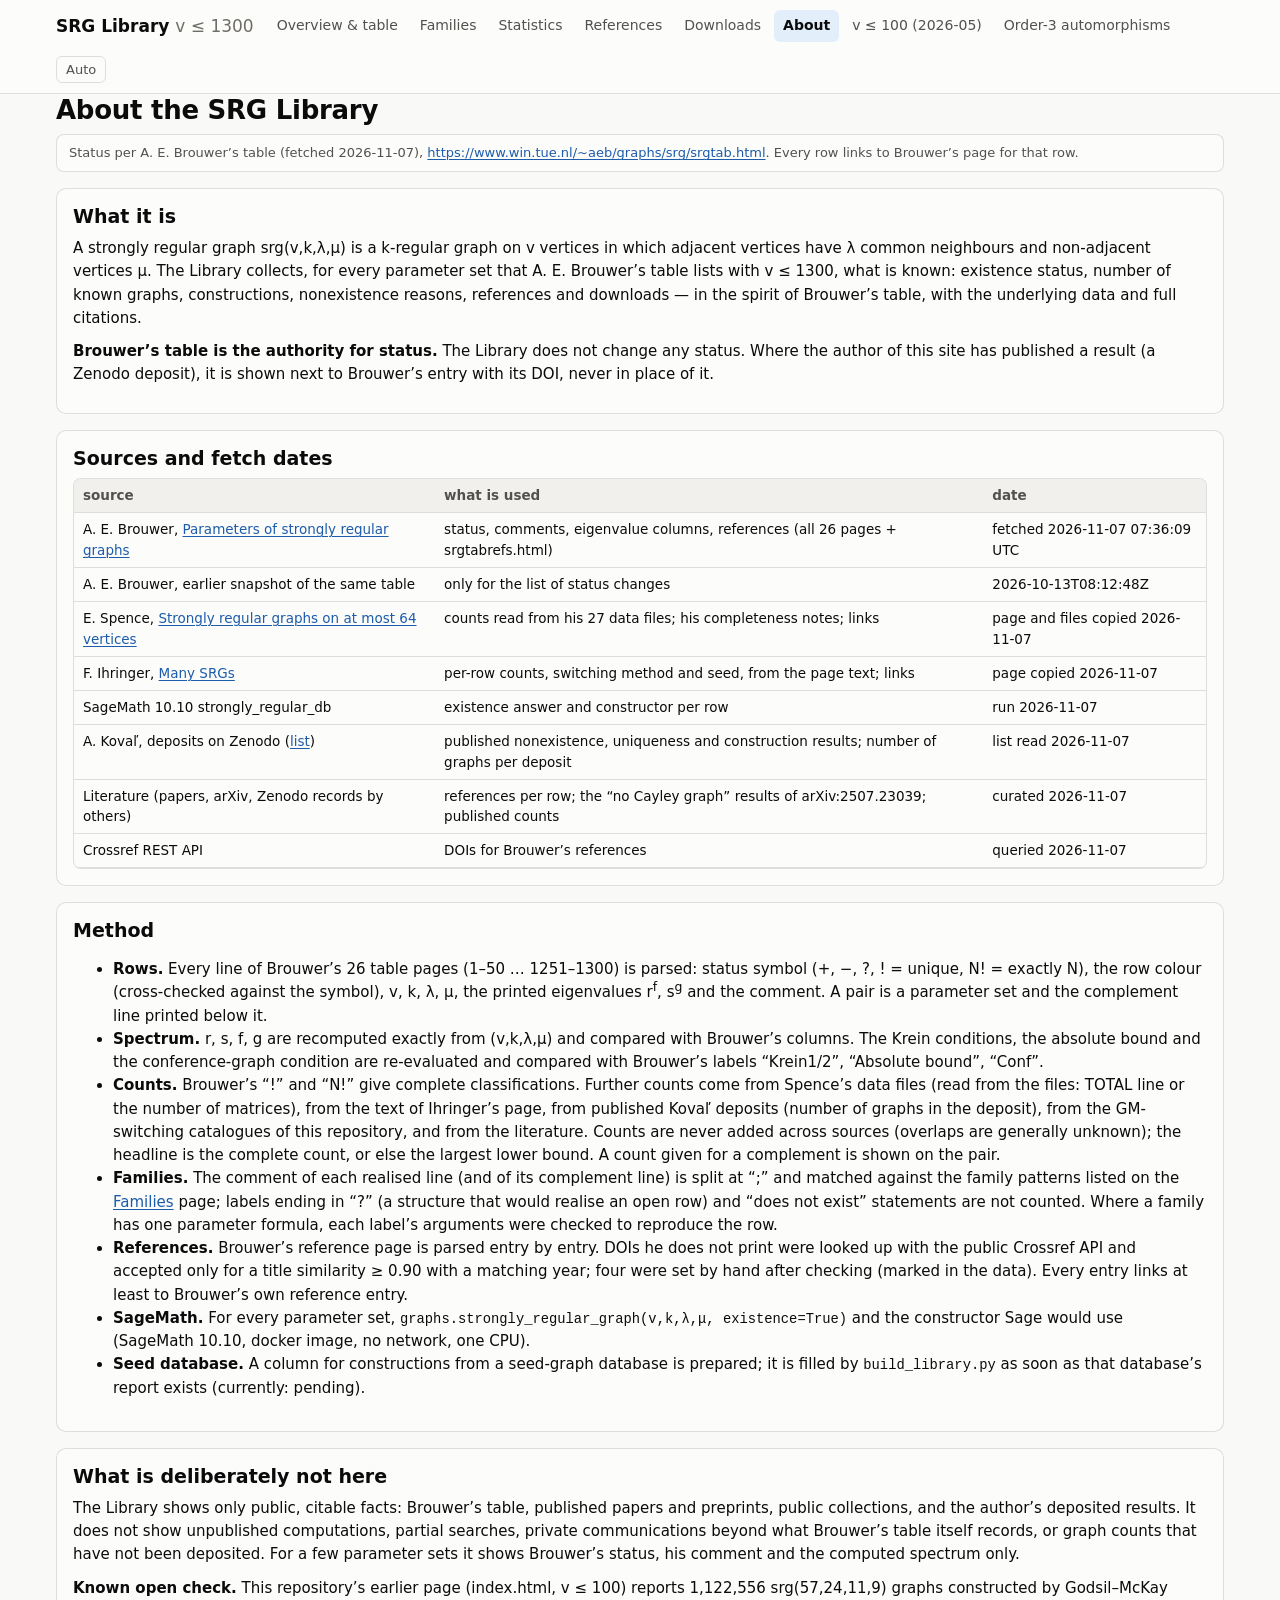
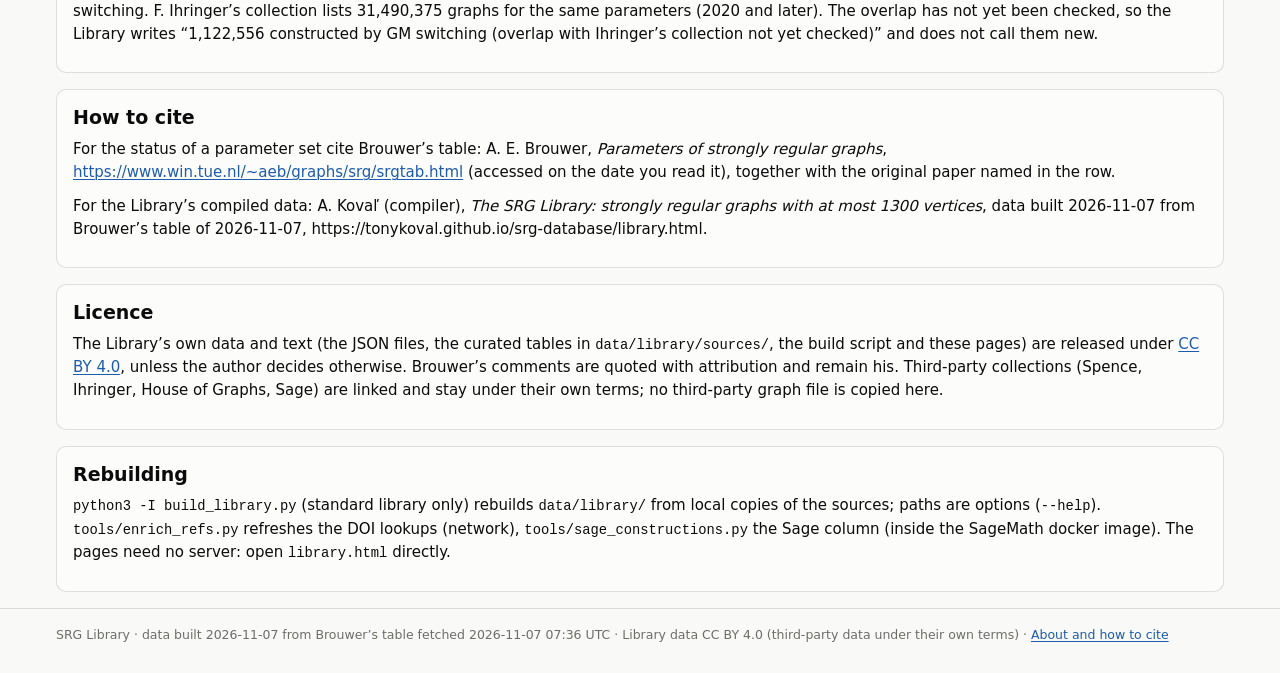
==== about.html @ fee5793d "SRG Library (v <= 1300): library.html overview map + table + row detail, families, statistics, refer" ====
<!doctype html>
<html lang="en">
<head>
<meta charset="utf-8">
<meta name="viewport" content="width=device-width, initial-scale=1">
<title>About the SRG Library</title>
<meta name="description" content="Sources, method, licence and how to cite the SRG Library.">
<link rel="stylesheet" href="assets/library.css">
<script src="assets/library.js"></script>
</head>
<body data-page="about">
<header class="top"></header>
<main class="wrap">
  <h1>About the SRG Library</h1>
  <p class="source-line" data-source-line>Loading…</p>

  <section class="card">
    <h2>What it is</h2>
    <p>A strongly regular graph srg(v,k,λ,μ) is a k-regular graph on v vertices in which adjacent vertices have λ common neighbours and non-adjacent vertices μ. The Library collects, for every parameter set that A. E. Brouwer’s table lists with v ≤ 1300, what is known: existence status, number of known graphs, constructions, nonexistence reasons, references and downloads — in the spirit of Brouwer’s table, with the underlying data and full citations.</p>
    <p><b>Brouwer’s table is the authority for status.</b> The Library does not change any status. Where the author of this site has published a result (a Zenodo deposit), it is shown next to Brouwer’s entry with its DOI, never in place of it.</p>
  </section>

  <section class="card">
    <h2>Sources and fetch dates</h2>
    <div id="srcs"></div>
  </section>

  <section class="card">
    <h2>Method</h2>
    <ul>
      <li><b>Rows.</b> Every line of Brouwer’s 26 table pages (1–50 … 1251–1300) is parsed: status symbol (+, −, ?, ! = unique, N! = exactly N), the row colour (cross-checked against the symbol), v, k, λ, μ, the printed eigenvalues r<sup>f</sup>, s<sup>g</sup> and the comment. A pair is a parameter set and the complement line printed below it.</li>
      <li><b>Spectrum.</b> r, s, f, g are recomputed exactly from (v,k,λ,μ) and compared with Brouwer’s columns. The Krein conditions, the absolute bound and the conference-graph condition are re-evaluated and compared with Brouwer’s labels “Krein1/2”, “Absolute bound”, “Conf”.</li>
      <li><b>Counts.</b> Brouwer’s “!” and “N!” give complete classifications. Further counts come from Spence’s data files (read from the files: TOTAL line or the number of matrices), from the text of Ihringer’s page, from published Kovaľ deposits (number of graphs in the deposit), from the GM-switching catalogues of this repository, and from the literature. Counts are never added across sources (overlaps are generally unknown); the headline is the complete count, or else the largest lower bound. A count given for a complement is shown on the pair.</li>
      <li><b>Families.</b> The comment of each realised line (and of its complement line) is split at “;” and matched against the family patterns listed on the <a href="families.html">Families</a> page; labels ending in “?” (a structure that would realise an open row) and “does not exist” statements are not counted. Where a family has one parameter formula, each label’s arguments were checked to reproduce the row.</li>
      <li><b>References.</b> Brouwer’s reference page is parsed entry by entry. DOIs he does not print were looked up with the public Crossref API and accepted only for a title similarity ≥ 0.90 with a matching year; four were set by hand after checking (marked in the data). Every entry links at least to Brouwer’s own reference entry.</li>
      <li><b>SageMath.</b> For every parameter set, <code>graphs.strongly_regular_graph(v,k,λ,μ, existence=True)</code> and the constructor Sage would use (SageMath 10.10, docker image, no network, one CPU).</li>
      <li><b>Seed database.</b> A column for constructions from a seed-graph database is prepared; it is filled by <code>build_library.py</code> as soon as that database’s report exists (currently: pending).</li>
    </ul>
  </section>

  <section class="card">
    <h2>What is deliberately not here</h2>
    <p>The Library shows only public, citable facts: Brouwer’s table, published papers and preprints, public collections, and the author’s deposited results. It does not show unpublished computations, partial searches, private communications beyond what Brouwer’s table itself records, or graph counts that have not been deposited. For a few parameter sets it shows Brouwer’s status, his comment and the computed spectrum only.</p>
    <p><b>Known open check.</b> This repository’s earlier page (index.html, v ≤ 100) reports 1,122,556 srg(57,24,11,9) graphs constructed by Godsil–McKay switching. F. Ihringer’s collection lists 31,490,375 graphs for the same parameters (2020 and later). The overlap has not yet been checked, so the Library writes “1,122,556 constructed by GM switching (overlap with Ihringer’s collection not yet checked)” and does not call them new.</p>
  </section>

  <section class="card">
    <h2>How to cite</h2>
    <p>For the status of a parameter set cite Brouwer’s table: A. E. Brouwer, <i>Parameters of strongly regular graphs</i>, <a href="https://www.win.tue.nl/~aeb/graphs/srg/srgtab.html">https://www.win.tue.nl/~aeb/graphs/srg/srgtab.html</a> (accessed on the date you read it), together with the original paper named in the row.</p>
    <p>For the Library’s compiled data: <span id="cite"></span></p>
  </section>

  <section class="card">
    <h2>Licence</h2>
    <p>The Library’s own data and text (the JSON files, the curated tables in <code>data/library/sources/</code>, the build script and these pages) are released under <a href="https://creativecommons.org/licenses/by/4.0/">CC BY 4.0</a>, unless the author decides otherwise. Brouwer’s comments are quoted with attribution and remain his. Third-party collections (Spence, Ihringer, House of Graphs, Sage) are linked and stay under their own terms; no third-party graph file is copied here.</p>
  </section>

  <section class="card">
    <h2>Rebuilding</h2>
    <p><code>python3 -I build_library.py</code> (standard library only) rebuilds <code>data/library/</code> from local copies of the sources; paths are options (<code>--help</code>). <code>tools/enrich_refs.py</code> refreshes the DOI lookups (network), <code>tools/sage_constructions.py</code> the Sage column (inside the SageMath docker image). The pages need no server: open <code>library.html</code> directly.</p>
  </section>
</main>
<footer class="foot"></footer>
<script>
(function () {
  var E = SRG.esc;
  SRG.load("meta").then(function (m) {
    var b = (m.brouwer_fetch || "");
    document.getElementById("srcs").innerHTML = '<div class="tablebox"><table><thead><tr><th>source</th><th>what is used</th><th>date</th></tr></thead><tbody>' + [
      ['A. E. Brouwer, <a href="' + m.brouwer_base + 'srgtab.html">Parameters of strongly regular graphs</a>', "status, comments, eigenvalue columns, references (all 26 pages + srgtabrefs.html)", "fetched " + E(b.replace("T", " ").replace("Z", " UTC"))],
      ["A. E. Brouwer, earlier snapshot of the same table", "only for the list of status changes", E(m.brouwer_old_fetch)],
      ['E. Spence, <a href="' + m.spence_page + '">Strongly regular graphs on at most 64 vertices</a>', "counts read from his 27 data files; his completeness notes; links", "page and files copied 2026-11-07"],
      ['F. Ihringer, <a href="' + m.ihringer_page + '">Many SRGs</a>', "per-row counts, switching method and seed, from the page text; links", "page copied 2026-11-07"],
      ["SageMath 10.10 strongly_regular_db", "existence answer and constructor per row", "run 2026-11-07"],
      ['A. Kovaľ, deposits on Zenodo (<a href="https://tonykoval.github.io/srg-open-cases/papers.html">list</a>)', "published nonexistence, uniqueness and construction results; number of graphs per deposit", "list read 2026-11-07"],
      ["Literature (papers, arXiv, Zenodo records by others)", "references per row; the “no Cayley graph” results of arXiv:2507.23039; published counts", "curated 2026-11-07"],
      ["Crossref REST API", "DOIs for Brouwer’s references", "queried 2026-11-07"]
    ].map(function (r) { return "<tr><td>" + r[0] + "</td><td>" + r[1] + "</td><td>" + r[2] + "</td></tr>"; }).join("") + "</tbody></table></div>";
    document.getElementById("cite").innerHTML = "A. Kovaľ (compiler), <i>The SRG Library: strongly regular graphs with at most 1300 vertices</i>, data built " + E((m.built || "").slice(0, 10)) +
      " from Brouwer’s table of " + E(b.slice(0, 10)) + ", https://tonykoval.github.io/srg-database/library.html.";
  });
})();
</script>
</body>
</html>
---- assets/library.css ----
/* SRG Library — shared styles. Tokens on :root, dark mode under prefers-color-scheme
   (guarded by :root:not([data-theme="light"])) and under :root[data-theme="dark"]. */
:root {
  color-scheme: light;
  --page: #f9f9f7;
  --surface: #fcfcfb;
  --surface-2: #f1f0ec;
  --ink: #0b0b0b;
  --ink-2: #52514e;
  --muted: #6f6d68;
  --grid: #e1e0d9;
  --axis: #c3c2b7;
  --line: rgba(11, 11, 11, 0.12);
  --link: #1c5cab;
  --accent: #2a78d6;
  --accent-soft: #e3eefb;
  /* status series (validated: first three slots of the reference palette, all-pairs) */
  --st-yes: #2a78d6;
  --st-no: #eb6834;
  --st-open: #1baf7a;
  --focus: #2a78d6;
  --shadow: 0 6px 24px rgba(0, 0, 0, 0.10);
  --mono: ui-monospace, "SFMono-Regular", Menlo, Consolas, monospace;
  --sans: system-ui, -apple-system, "Segoe UI", Roboto, sans-serif;
}
@media (prefers-color-scheme: dark) {
  :root:not([data-theme="light"]) {
    color-scheme: dark;
    --page: #0d0d0d;
    --surface: #1a1a19;
    --surface-2: #232321;
    --ink: #f0efec;
    --ink-2: #c3c2b7;
    --muted: #9a988f;
    --grid: #2c2c2a;
    --axis: #383835;
    --line: rgba(255, 255, 255, 0.12);
    --link: #86b6ef;
    --accent: #3987e5;
    --accent-soft: #1d2a3b;
    --st-yes: #3987e5;
    --st-no: #d95926;
    --st-open: #199e70;
    --focus: #86b6ef;
    --shadow: 0 6px 24px rgba(0, 0, 0, 0.5);
  }
}
:root[data-theme="dark"] {
  color-scheme: dark;
  --page: #0d0d0d;
  --surface: #1a1a19;
  --surface-2: #232321;
  --ink: #f0efec;
  --ink-2: #c3c2b7;
  --muted: #9a988f;
  --grid: #2c2c2a;
  --axis: #383835;
  --line: rgba(255, 255, 255, 0.12);
  --link: #86b6ef;
  --accent: #3987e5;
  --accent-soft: #1d2a3b;
  --st-yes: #3987e5;
  --st-no: #d95926;
  --st-open: #199e70;
  --focus: #86b6ef;
  --shadow: 0 6px 24px rgba(0, 0, 0, 0.5);
}

* { box-sizing: border-box; }
html { -webkit-text-size-adjust: 100%; }
body {
  margin: 0;
  background: var(--page);
  color: var(--ink);
  font: 15px/1.55 var(--sans);
  overflow-x: hidden;
}
a { color: var(--link); text-decoration-thickness: 1px; text-underline-offset: 2px; }
a:hover { text-decoration-thickness: 2px; }
:focus-visible { outline: 2px solid var(--focus); outline-offset: 2px; border-radius: 3px; }
h1, h2, h3 { line-height: 1.25; margin: 0 0 8px; }
h1 { font-size: 26px; font-weight: 650; letter-spacing: -0.01em; }
h2 { font-size: 19px; font-weight: 620; margin-top: 4px; }
h3 { font-size: 15.5px; font-weight: 620; }
p { margin: 0 0 10px; }
code, .mono { font-family: var(--mono); font-size: 0.92em; }
sup, sub { line-height: 0; }
.wrap { max-width: 1200px; margin: 0 auto; padding: 0 16px; }

/* header */
.top { background: var(--surface); border-bottom: 1px solid var(--line); }
.top .wrap { display: flex; align-items: center; gap: 14px; flex-wrap: wrap; padding-top: 10px; padding-bottom: 10px; }
.brand { font-weight: 700; font-size: 17px; color: var(--ink); text-decoration: none; white-space: nowrap; }
.brand span { color: var(--muted); font-weight: 500; }
.nav { display: flex; gap: 4px; flex-wrap: wrap; flex: 1 1 auto; }
.nav a { color: var(--ink-2); text-decoration: none; padding: 5px 9px; border-radius: 6px; font-size: 14px; }
.nav a:hover { background: var(--surface-2); color: var(--ink); }
.nav a[aria-current="page"] { background: var(--accent-soft); color: var(--ink); font-weight: 600; }
.theme-btn { border: 1px solid var(--line); background: transparent; color: var(--ink-2); border-radius: 6px; padding: 5px 9px; font: 13px var(--sans); cursor: pointer; }

main { padding: 18px 0 40px; }
.source-line { font-size: 13px; color: var(--ink-2); background: var(--surface); border: 1px solid var(--line); border-radius: 8px; padding: 8px 12px; margin: 0 0 16px; }
.lede { color: var(--ink-2); max-width: 820px; }
.card { background: var(--surface); border: 1px solid var(--line); border-radius: 10px; padding: 16px; margin: 0 0 16px; min-width: 0; }
.card > h2:first-child { margin-top: 0; }
.muted { color: var(--muted); }
.small { font-size: 13px; }
.grid2 { display: grid; grid-template-columns: repeat(auto-fit, minmax(320px, 1fr)); gap: 16px; }
.grid2 > .card { margin: 0; }

/* stat tiles */
.tiles { display: grid; grid-template-columns: repeat(auto-fit, minmax(150px, 1fr)); gap: 10px; margin: 0 0 16px; }
.tile { background: var(--surface); border: 1px solid var(--line); border-radius: 10px; padding: 12px 14px; min-width: 0; }
.tile .lab { font-size: 13px; color: var(--ink-2); display: flex; align-items: center; gap: 6px; }
.tile .val { font-size: 28px; font-weight: 650; line-height: 1.15; margin-top: 2px; }
.tile .sub { font-size: 12.5px; color: var(--muted); }
.key { display: inline-block; width: 10px; height: 10px; border-radius: 50%; flex: none; }
.key.yes { background: var(--st-yes); }
.key.no { background: var(--st-no); border-radius: 2px; }
.key.open { background: transparent; border: 2.5px solid var(--st-open); }

/* status badges (text in ink, the coloured key carries identity) */
.badge { display: inline-flex; align-items: center; gap: 6px; font-size: 13px; font-weight: 600; padding: 2px 9px 2px 7px; border-radius: 999px; border: 1px solid var(--line); background: var(--surface-2); white-space: nowrap; }

/* chart */
.chart-head { display: flex; flex-wrap: wrap; align-items: center; gap: 10px 18px; margin-bottom: 8px; }
.legend { display: flex; flex-wrap: wrap; gap: 6px 14px; font-size: 13px; color: var(--ink-2); }
.legend button { all: unset; display: inline-flex; align-items: center; gap: 6px; cursor: pointer; padding: 2px 4px; border-radius: 4px; }
.legend button[aria-pressed="false"] { opacity: 0.4; text-decoration: line-through; }
.legend button:focus-visible { outline: 2px solid var(--focus); }
.controls { display: flex; flex-wrap: wrap; gap: 8px 12px; align-items: end; }
.controls label { display: grid; gap: 3px; font-size: 12.5px; color: var(--ink-2); }
.controls input, .controls select { font: 14px var(--sans); padding: 6px 8px; border: 1px solid var(--line); border-radius: 6px; background: var(--surface); color: var(--ink); min-width: 0; max-width: 100%; }
.controls input[type=number] { width: 86px; }
.controls input[type=search] { width: 220px; }
.controls .cb { display: flex; align-items: center; gap: 6px; padding-bottom: 6px; color: var(--ink); }
.btn { font: 13.5px var(--sans); padding: 6px 11px; border-radius: 6px; border: 1px solid var(--line); background: var(--surface-2); color: var(--ink); cursor: pointer; }
.btn:hover { border-color: var(--accent); }
.mapbox { position: relative; width: 100%; touch-action: manipulation; }
.mapbox svg { display: block; width: 100%; height: auto; }
.axis text, .chart text { fill: var(--muted); font: 11px var(--sans); }
.gridline { stroke: var(--grid); stroke-width: 1; shape-rendering: crispEdges; }
.axisline { stroke: var(--axis); stroke-width: 1; shape-rendering: crispEdges; }
.pt-yes { fill: var(--st-yes); stroke: var(--surface); }
.pt-no { fill: var(--st-no); stroke: var(--surface); }
.pt-open { fill: none; stroke: var(--st-open); }
.pt-hi { fill: none; stroke: var(--ink); stroke-width: 1.6; pointer-events: none; }
.dim { opacity: 0.12; }
.tooltip { position: absolute; z-index: 20; pointer-events: none; background: var(--surface); color: var(--ink); border: 1px solid var(--line); box-shadow: var(--shadow); border-radius: 8px; padding: 8px 10px; font-size: 13px; max-width: min(320px, 86vw); display: none; }
.tooltip b { font-weight: 650; }
.tooltip .tl { color: var(--ink-2); }
.tooltip .tip-key { display: inline-block; width: 12px; height: 2px; vertical-align: middle; margin-right: 6px; }

/* stacked range bars */
.rbars { display: grid; gap: 7px; }
.rbar { display: grid; grid-template-columns: 82px minmax(0, 1fr); gap: 10px; align-items: center; font-size: 13px; }
.rbar .lab { color: var(--ink-2); font-variant-numeric: tabular-nums; text-align: right; }
.rbar .track { display: flex; gap: 2px; height: 16px; min-width: 0; }
.rbar .seg { height: 100%; border-radius: 3px; min-width: 0; cursor: default; }
.rbar .seg.yes { background: var(--st-yes); }
.rbar .seg.no { background: var(--st-no); }
.rbar .seg.open { background: repeating-linear-gradient(135deg, var(--st-open) 0 3px, color-mix(in srgb, var(--st-open) 55%, var(--surface)) 3px 6px); }
.rbar .nums { grid-column: 2; color: var(--muted); font-size: 12px; margin-top: -4px; font-variant-numeric: tabular-nums; }

/* tables */
.tablebox { overflow-x: auto; border: 1px solid var(--line); border-radius: 8px; background: var(--surface); -webkit-overflow-scrolling: touch; }
table { border-collapse: collapse; width: 100%; font-size: 13.5px; }
th, td { padding: 6px 9px; border-bottom: 1px solid var(--line); text-align: left; vertical-align: top; }
th { font-weight: 600; color: var(--ink-2); background: var(--surface-2); position: sticky; top: 0; z-index: 1; white-space: nowrap; }
td.num, th.num { text-align: right; font-variant-numeric: tabular-nums; white-space: nowrap; }
tbody tr:hover td { background: var(--accent-soft); }
tr.comp td { color: var(--ink-2); }
tr.comp td:first-child { padding-left: 20px; }
.rowlink { font-family: var(--mono); font-size: 13px; white-space: nowrap; }
.st { display: inline-flex; align-items: center; gap: 6px; white-space: nowrap; }
.cmt { max-width: 520px; color: var(--ink-2); }
.pager { display: flex; align-items: center; gap: 10px; margin-top: 10px; flex-wrap: wrap; font-size: 13.5px; }

/* detail drawer */
.drawer-bg { position: fixed; inset: 0; background: rgba(0, 0, 0, 0.35); z-index: 40; display: none; }
.drawer { position: fixed; top: 0; right: 0; bottom: 0; width: min(760px, 100vw); background: var(--page); z-index: 41; overflow-y: auto; box-shadow: var(--shadow); display: none; }
.drawer.open, .drawer-bg.open { display: block; }
.drawer .dh { position: sticky; top: 0; background: var(--surface); border-bottom: 1px solid var(--line); padding: 12px 16px; display: flex; gap: 10px; align-items: center; z-index: 2; }
.drawer .dh h2 { margin: 0; font-size: 20px; flex: 1 1 auto; font-family: var(--mono); font-weight: 650; }
.drawer .db { padding: 14px 16px 40px; }
.sec { background: var(--surface); border: 1px solid var(--line); border-radius: 10px; padding: 12px 14px; margin: 0 0 12px; min-width: 0; }
.sec h3 { margin-bottom: 6px; }
.sec ul { margin: 4px 0 0; padding-left: 20px; }
.sec li { margin: 3px 0; }
.kv { display: grid; grid-template-columns: max-content minmax(0, 1fr); gap: 4px 14px; font-size: 14px; }
.kv dt { color: var(--ink-2); }
.kv dd { margin: 0; min-width: 0; overflow-wrap: anywhere; }
.chips { display: flex; flex-wrap: wrap; gap: 6px; }
.chip { font-size: 12.5px; padding: 2px 9px; border-radius: 999px; border: 1px solid var(--line); background: var(--surface-2); color: var(--ink); text-decoration: none; }
a.chip:hover { border-color: var(--accent); }
.brc { background: var(--surface-2); border-radius: 8px; padding: 8px 10px; font-size: 14px; overflow-wrap: anywhere; }
.note { font-size: 13px; color: var(--ink-2); }
.warn { border-left: 3px solid var(--st-no); padding-left: 10px; }
.bibent { margin: 0 0 10px; overflow-wrap: anywhere; }
.bibent .links { font-size: 13px; }
.bibent .links a { margin-right: 10px; }
.rowchips { display: flex; flex-wrap: wrap; gap: 4px; margin-top: 6px; }
.rowchips a { font: 12px var(--mono); padding: 1px 6px; border-radius: 4px; background: var(--surface-2); text-decoration: none; color: var(--ink); border: 1px solid var(--line); }
details > summary { cursor: pointer; color: var(--ink-2); font-size: 13.5px; }
.foot { border-top: 1px solid var(--line); color: var(--muted); font-size: 12.5px; padding: 16px 0 30px; }

@media (max-width: 640px) {
  h1 { font-size: 22px; }
  .tile .val { font-size: 23px; }
  .controls input[type=search] { width: 100%; }
  .controls label { flex: 1 1 140px; }
  .rbar { grid-template-columns: 66px minmax(0, 1fr); }
  .kv { grid-template-columns: 1fr; }
  .kv dt { margin-top: 6px; }
}
@media (forced-colors: active) {
  .pt-yes, .pt-no { fill: CanvasText; }
  .pt-open { stroke: CanvasText; }
}
@media print {
  .top, .controls, .drawer-bg { display: none; }
}
.refitem { padding: 9px 0; border-bottom: 1px solid var(--line); }
.refitem:last-child { border-bottom: 0; }
.refitem .bibent { margin: 0 0 4px; }
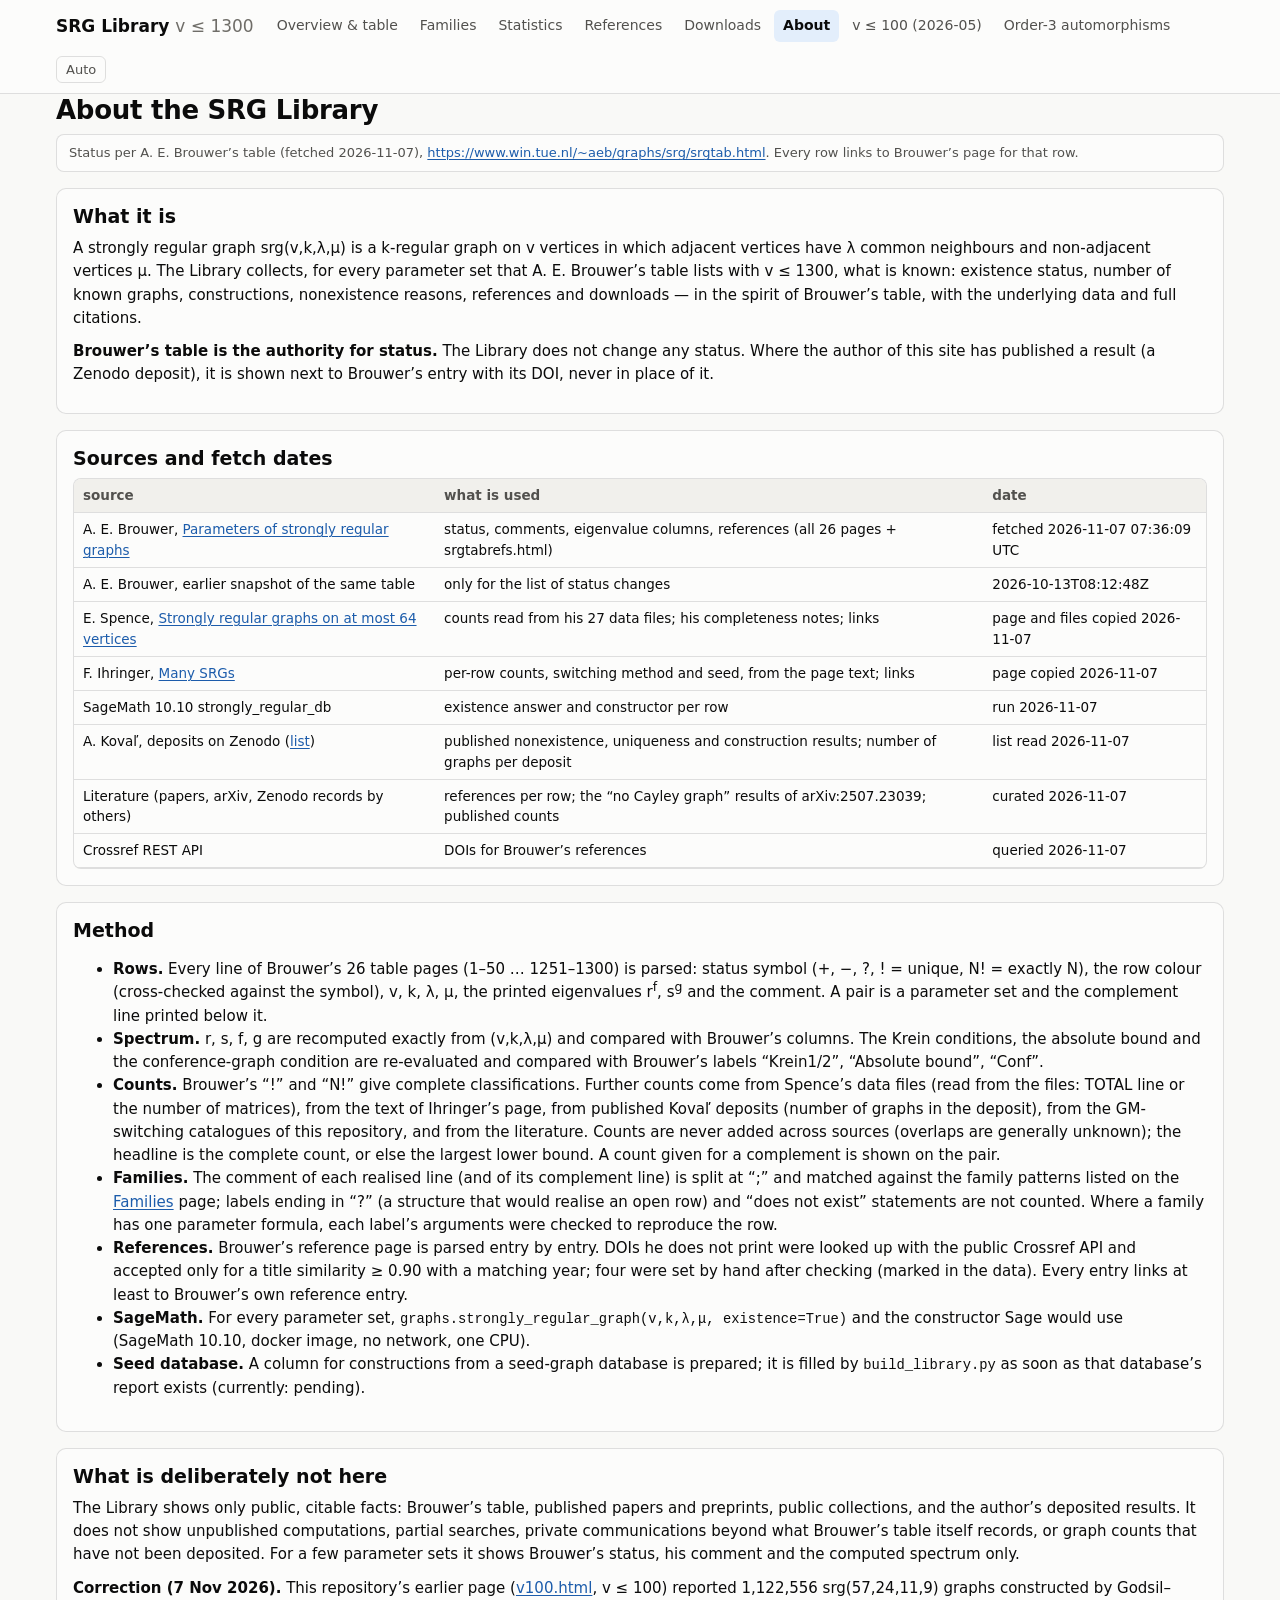
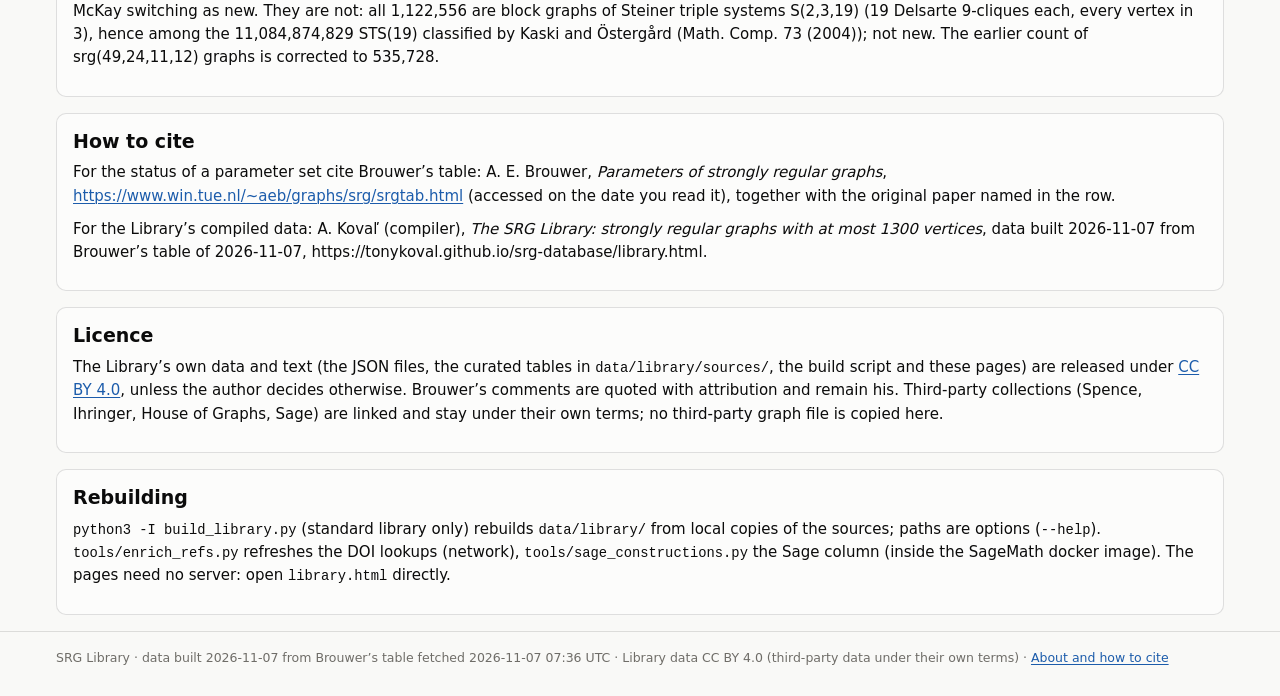
==== commit 9376563d: "Site: the SRG Library is the main page (index.html redirects to library.html); old v<=100 table kept" ====
--- a/about.html
+++ b/about.html
@@ -41,7 +41,7 @@
   <section class="card">
     <h2>What is deliberately not here</h2>
     <p>The Library shows only public, citable facts: Brouwer’s table, published papers and preprints, public collections, and the author’s deposited results. It does not show unpublished computations, partial searches, private communications beyond what Brouwer’s table itself records, or graph counts that have not been deposited. For a few parameter sets it shows Brouwer’s status, his comment and the computed spectrum only.</p>
-    <p><b>Known open check.</b> This repository’s earlier page (index.html, v ≤ 100) reports 1,122,556 srg(57,24,11,9) graphs constructed by Godsil–McKay switching. F. Ihringer’s collection lists 31,490,375 graphs for the same parameters (2020 and later). The overlap has not yet been checked, so the Library writes “1,122,556 constructed by GM switching (overlap with Ihringer’s collection not yet checked)” and does not call them new.</p>
+    <p><b>Correction (7 Nov 2026).</b> This repository’s earlier page (<a href="v100.html">v100.html</a>, v ≤ 100) reported 1,122,556 srg(57,24,11,9) graphs constructed by Godsil–McKay switching as new. They are not: all 1,122,556 are block graphs of Steiner triple systems S(2,3,19) (19 Delsarte 9-cliques each, every vertex in 3), hence among the 11,084,874,829 STS(19) classified by Kaski and Östergård (Math. Comp. 73 (2004)); not new. The earlier count of srg(49,24,11,12) graphs is corrected to 535,728.</p>
   </section>
 
   <section class="card">
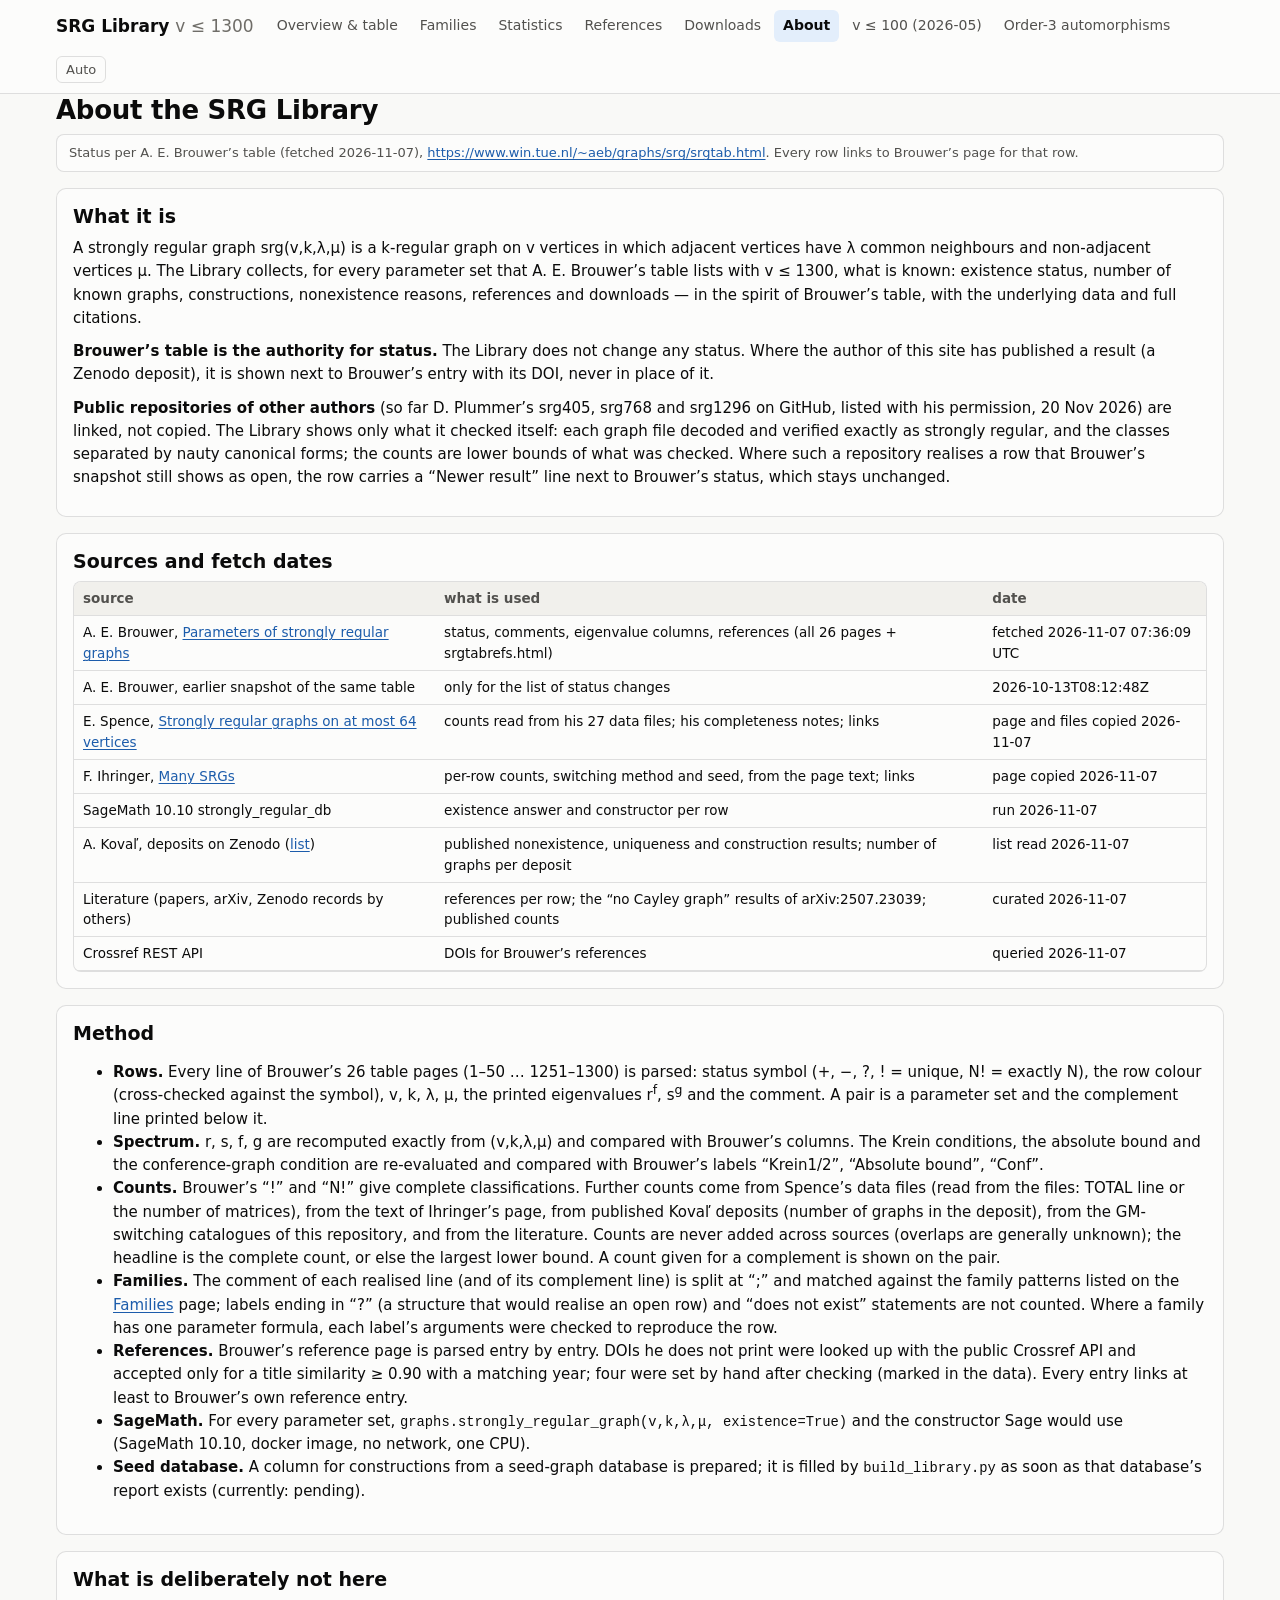
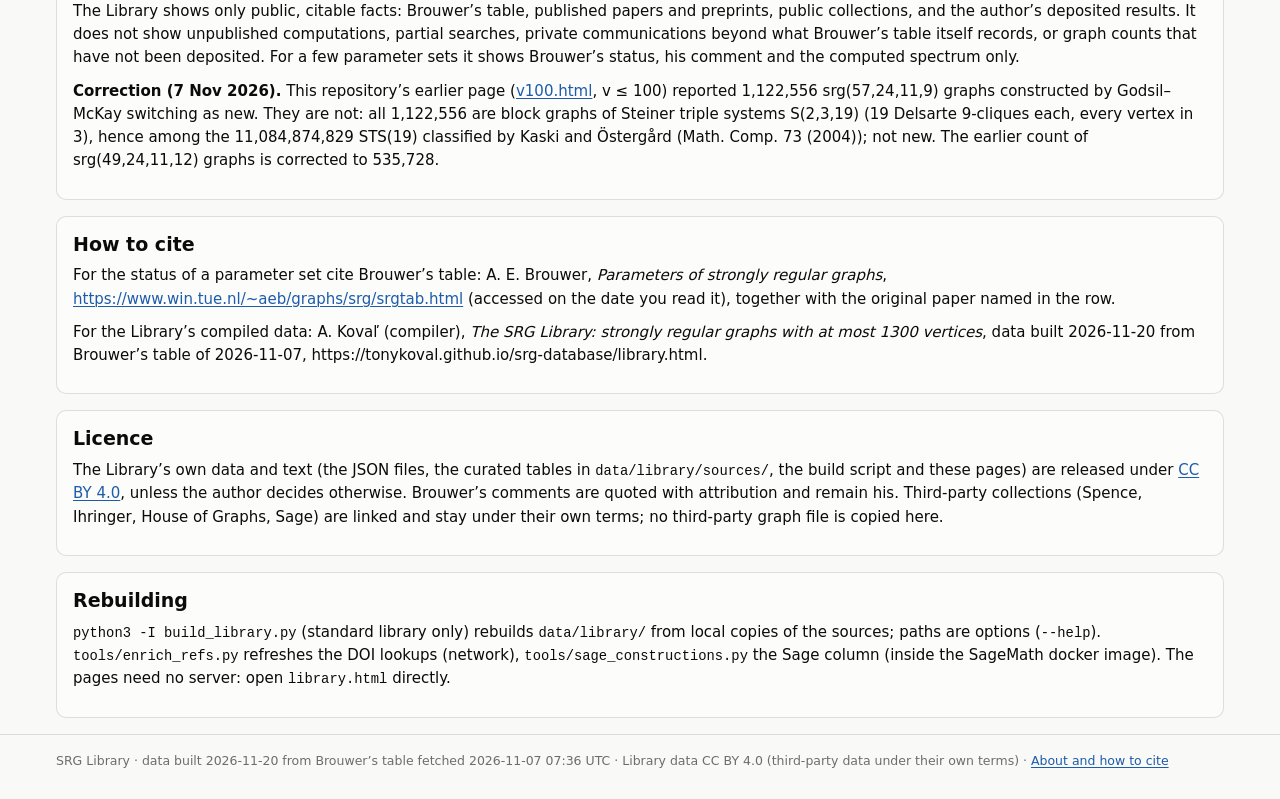
==== commit 969e3a7b: "Library: D. Plummer's public repositories srg405, srg768, srg1296 listed (with his permission, 20 No" ====
--- a/about.html
+++ b/about.html
@@ -18,6 +18,7 @@
     <h2>What it is</h2>
     <p>A strongly regular graph srg(v,k,λ,μ) is a k-regular graph on v vertices in which adjacent vertices have λ common neighbours and non-adjacent vertices μ. The Library collects, for every parameter set that A. E. Brouwer’s table lists with v ≤ 1300, what is known: existence status, number of known graphs, constructions, nonexistence reasons, references and downloads — in the spirit of Brouwer’s table, with the underlying data and full citations.</p>
     <p><b>Brouwer’s table is the authority for status.</b> The Library does not change any status. Where the author of this site has published a result (a Zenodo deposit), it is shown next to Brouwer’s entry with its DOI, never in place of it.</p>
+    <p><b>Public repositories of other authors</b> (so far D. Plummer’s srg405, srg768 and srg1296 on GitHub, listed with his permission, 20 Nov 2026) are linked, not copied. The Library shows only what it checked itself: each graph file decoded and verified exactly as strongly regular, and the classes separated by nauty canonical forms; the counts are lower bounds of what was checked. Where such a repository realises a row that Brouwer’s snapshot still shows as open, the row carries a “Newer result” line next to Brouwer’s status, which stays unchanged.</p>
   </section>
 
   <section class="card">
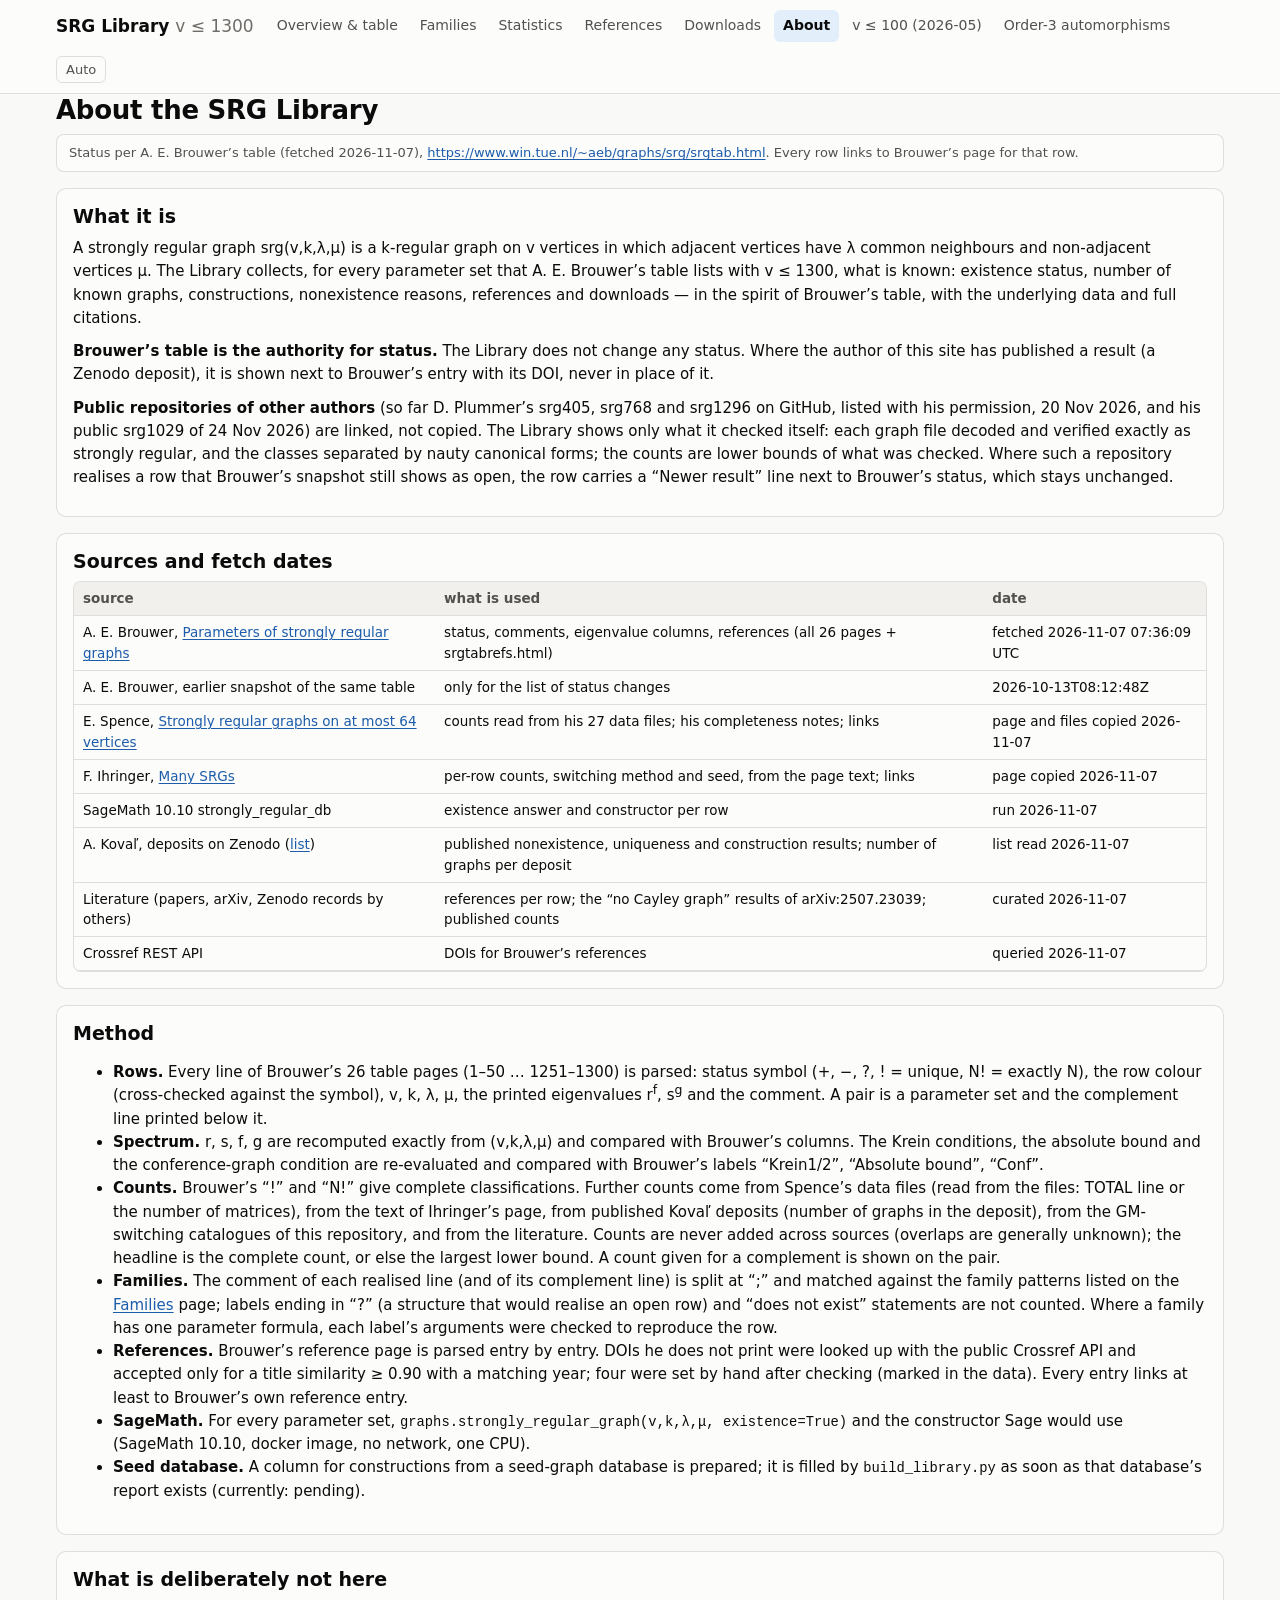
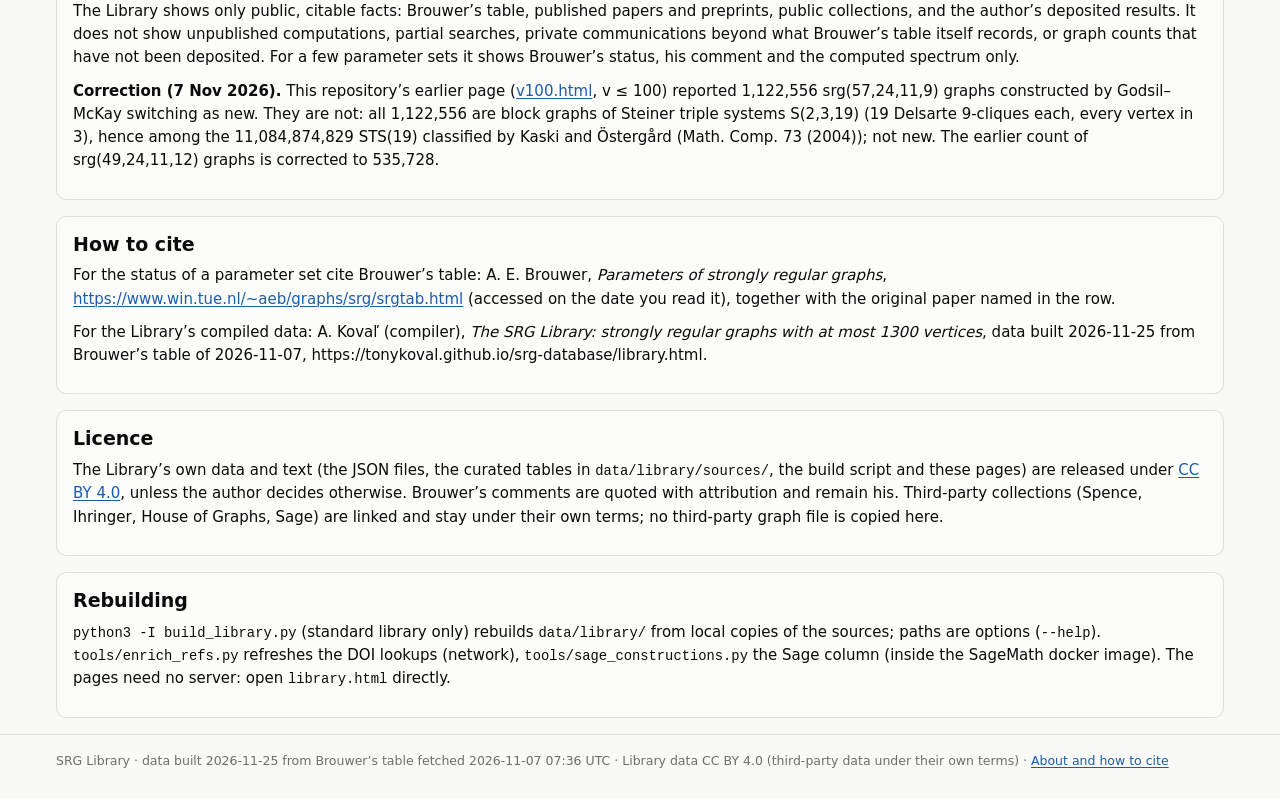
==== commit 558ef313: "Library: D. Plummer's public repository srg1029 listed as a linked external source (1029_500, 1030_4" ====
--- a/about.html
+++ b/about.html
@@ -18,7 +18,7 @@
     <h2>What it is</h2>
     <p>A strongly regular graph srg(v,k,λ,μ) is a k-regular graph on v vertices in which adjacent vertices have λ common neighbours and non-adjacent vertices μ. The Library collects, for every parameter set that A. E. Brouwer’s table lists with v ≤ 1300, what is known: existence status, number of known graphs, constructions, nonexistence reasons, references and downloads — in the spirit of Brouwer’s table, with the underlying data and full citations.</p>
     <p><b>Brouwer’s table is the authority for status.</b> The Library does not change any status. Where the author of this site has published a result (a Zenodo deposit), it is shown next to Brouwer’s entry with its DOI, never in place of it.</p>
-    <p><b>Public repositories of other authors</b> (so far D. Plummer’s srg405, srg768 and srg1296 on GitHub, listed with his permission, 20 Nov 2026) are linked, not copied. The Library shows only what it checked itself: each graph file decoded and verified exactly as strongly regular, and the classes separated by nauty canonical forms; the counts are lower bounds of what was checked. Where such a repository realises a row that Brouwer’s snapshot still shows as open, the row carries a “Newer result” line next to Brouwer’s status, which stays unchanged.</p>
+    <p><b>Public repositories of other authors</b> (so far D. Plummer’s srg405, srg768 and srg1296 on GitHub, listed with his permission, 20 Nov 2026, and his public srg1029 of 24 Nov 2026) are linked, not copied. The Library shows only what it checked itself: each graph file decoded and verified exactly as strongly regular, and the classes separated by nauty canonical forms; the counts are lower bounds of what was checked. Where such a repository realises a row that Brouwer’s snapshot still shows as open, the row carries a “Newer result” line next to Brouwer’s status, which stays unchanged.</p>
   </section>
 
   <section class="card">
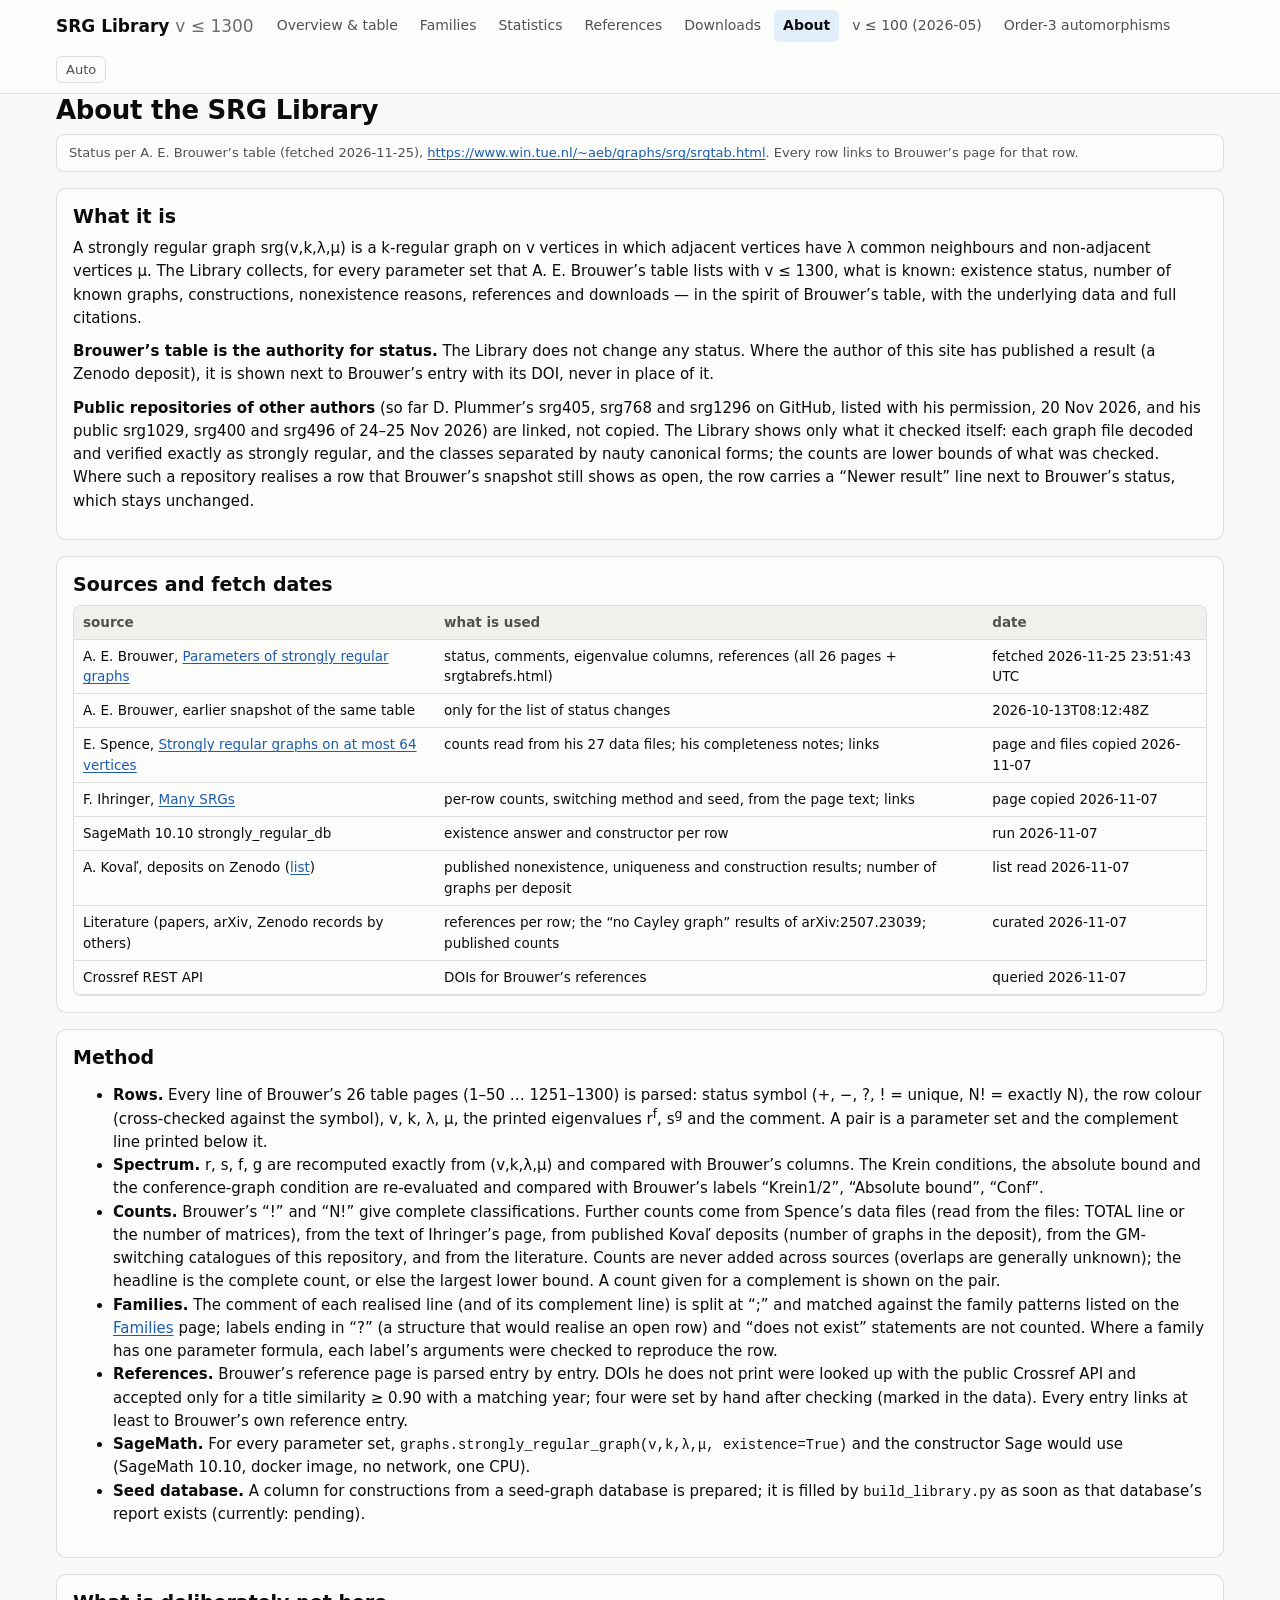
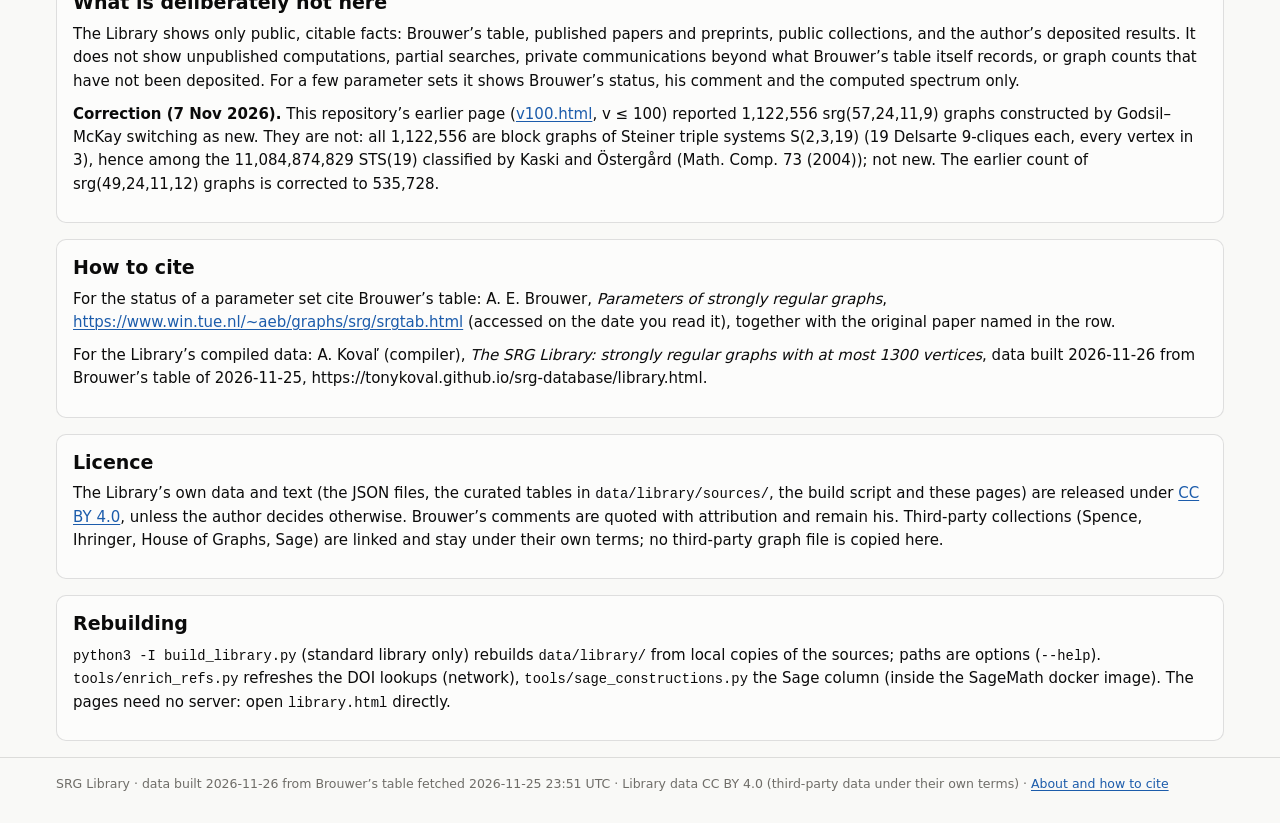
==== commit 75e1f66d: "Library: D. Plummer's public repositories srg400 and srg496 listed as linked external sources; srg10" ====
--- a/about.html
+++ b/about.html
@@ -18,7 +18,7 @@
     <h2>What it is</h2>
     <p>A strongly regular graph srg(v,k,λ,μ) is a k-regular graph on v vertices in which adjacent vertices have λ common neighbours and non-adjacent vertices μ. The Library collects, for every parameter set that A. E. Brouwer’s table lists with v ≤ 1300, what is known: existence status, number of known graphs, constructions, nonexistence reasons, references and downloads — in the spirit of Brouwer’s table, with the underlying data and full citations.</p>
     <p><b>Brouwer’s table is the authority for status.</b> The Library does not change any status. Where the author of this site has published a result (a Zenodo deposit), it is shown next to Brouwer’s entry with its DOI, never in place of it.</p>
-    <p><b>Public repositories of other authors</b> (so far D. Plummer’s srg405, srg768 and srg1296 on GitHub, listed with his permission, 20 Nov 2026, and his public srg1029 of 24 Nov 2026) are linked, not copied. The Library shows only what it checked itself: each graph file decoded and verified exactly as strongly regular, and the classes separated by nauty canonical forms; the counts are lower bounds of what was checked. Where such a repository realises a row that Brouwer’s snapshot still shows as open, the row carries a “Newer result” line next to Brouwer’s status, which stays unchanged.</p>
+    <p><b>Public repositories of other authors</b> (so far D. Plummer’s srg405, srg768 and srg1296 on GitHub, listed with his permission, 20 Nov 2026, and his public srg1029, srg400 and srg496 of 24–25 Nov 2026) are linked, not copied. The Library shows only what it checked itself: each graph file decoded and verified exactly as strongly regular, and the classes separated by nauty canonical forms; the counts are lower bounds of what was checked. Where such a repository realises a row that Brouwer’s snapshot still shows as open, the row carries a “Newer result” line next to Brouwer’s status, which stays unchanged.</p>
   </section>
 
   <section class="card">
